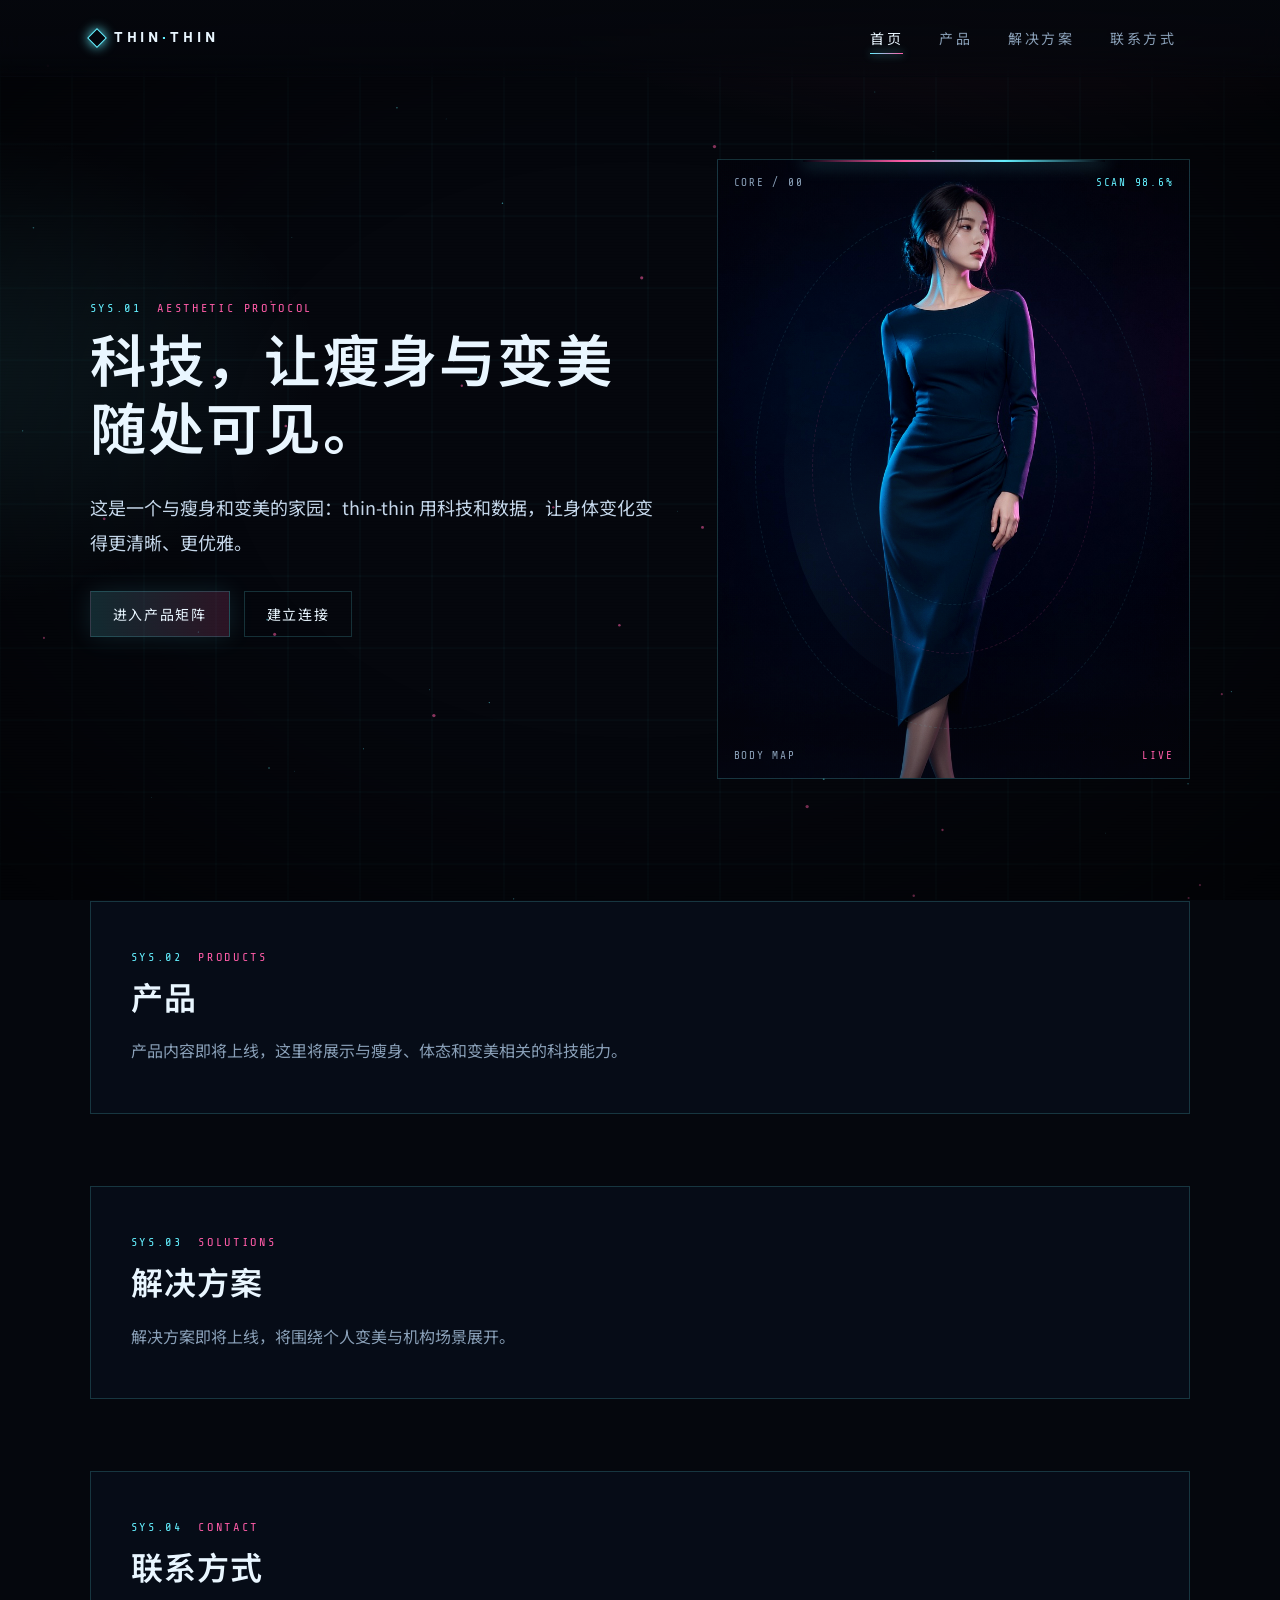
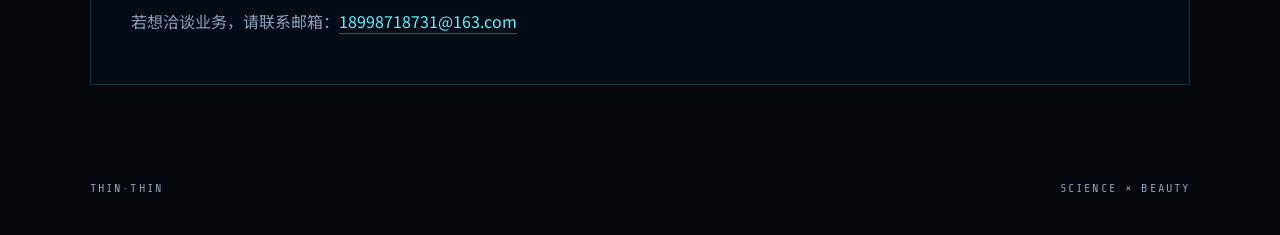
==== index.html @ 3a81d3e3 "初版" ====
<!DOCTYPE html>
<html lang="zh-CN">
<head>
  <meta charset="UTF-8" />
  <meta name="viewport" content="width=device-width, initial-scale=1.0" />
  <title>thin-thin · 科技瘦身与变美</title>
  <meta name="description" content="thin-thin 是一个与瘦身和变美相关的科技美学网页。" />
  <link rel="icon" href="assets/favicon.svg" type="image/svg+xml" />
  <link rel="preconnect" href="https://fonts.googleapis.com" />
  <link rel="preconnect" href="https://fonts.gstatic.com" crossorigin />
  <link href="https://fonts.googleapis.com/css2?family=Noto+Sans+SC:wght@300;400;500;700&family=Oxanium:wght@400;500;600;700&family=Share+Tech+Mono&display=swap" rel="stylesheet" />
  <link rel="stylesheet" href="css/style.css" />
</head>
<body>
  <canvas id="field" aria-hidden="true"></canvas>
  <div class="scanlines" aria-hidden="true"></div>
  <div class="vignette" aria-hidden="true"></div>

  <header class="nav" id="nav">
    <a class="brand" href="#home">
      <span class="brand-mark" aria-hidden="true"></span>
      <span class="brand-text">THIN<span>·</span>THIN</span>
    </a>
    <button class="menu-toggle" id="menuToggle" aria-label="打开菜单" aria-expanded="false">
      <span></span><span></span><span></span>
    </button>
    <nav class="nav-links" id="navLinks">
      <a href="#home" class="is-active" data-section="home">首页</a>
      <a href="#products" data-section="products">产品</a>
      <a href="#solutions" data-section="solutions">解决方案</a>
      <a href="#contact" data-section="contact">联系方式</a>
    </nav>
  </header>

  <main>
    <section class="hero" id="home">
      <div class="hero-copy">
        <p class="kicker">
          <span>SYS.01</span>
          <span>AESTHETIC PROTOCOL</span>
        </p>
        <h1><span class="hero-line">科技，让瘦身与变美</span>随处可见。</h1>
        <p class="lede">
          这是一个与瘦身和变美的家园：thin-thin 用科技和数据，让身体变化变得更清晰、更优雅。
        </p>
        <div class="hero-actions">
          <a class="btn primary" href="#products">进入产品矩阵</a>
          <a class="btn ghost" href="#contact">建立连接</a>
        </div>
      </div>

      <div class="hero-stage" aria-hidden="true">
        <img class="hero-beauty" src="assets/hero-beauty.jpg" alt="" />
        <div class="orbit orbit-a"></div>
        <div class="orbit orbit-b"></div>
        <div class="orbit orbit-c"></div>
        <div class="radar"></div>
        <div class="scan-bar"></div>
        <div class="hud hud-tl">CORE / 00</div>
        <div class="hud hud-tr">SCAN 98.6%</div>
        <div class="hud hud-bl">BODY MAP</div>
        <div class="hud hud-br">LIVE</div>
      </div>
    </section>

    <section class="panel" id="products">
      <header class="panel-head">
        <p class="kicker"><span>SYS.02</span><span>PRODUCTS</span></p>
        <h2>产品</h2>
      </header>
      <p class="panel-note">产品内容即将上线，这里将展示与瘦身、体态和变美相关的科技能力。</p>
    </section>

    <section class="panel" id="solutions">
      <header class="panel-head">
        <p class="kicker"><span>SYS.03</span><span>SOLUTIONS</span></p>
        <h2>解决方案</h2>
      </header>
      <p class="panel-note">解决方案即将上线，将围绕个人变美与机构场景展开。</p>
    </section>

    <section class="panel" id="contact">
      <header class="panel-head">
        <p class="kicker"><span>SYS.04</span><span>CONTACT</span></p>
        <h2>联系方式</h2>
      </header>
      <p class="panel-note">若想洽谈业务，请联系邮箱：<a class="mail-link" href="mailto:18998718731@163.com">18998718731@163.com</a></p>
    </section>
  </main>

  <footer class="foot">
    <span>THIN·THIN</span>
    <span>SCIENCE × BEAUTY</span>
  </footer>

  <script src="js/main.js"></script>
</body>
</html>
---- css/style.css ----
:root {
  --bg: #05070d;
  --bg-2: #0a1220;
  --ink: #e9f6ff;
  --muted: #8aa0b8;
  --cyan: #64f0ff;
  --magenta: #ff5ca8;
  --line: rgba(100, 240, 255, 0.18);
  --glass: rgba(8, 16, 28, 0.72);
  --radius: 18px;
}

* { box-sizing: border-box; margin: 0; padding: 0; }

html { scroll-behavior: smooth; }

section[id] { scroll-margin-top: 92px; }

body {
  min-height: 100vh;
  color: var(--ink);
  background: radial-gradient(1200px 600px at 80% -10%, rgba(255, 92, 168, 0.16), transparent 55%),
              radial-gradient(900px 500px at -10% 20%, rgba(100, 240, 255, 0.12), transparent 50%),
              var(--bg);
  font-family: "Noto Sans SC", sans-serif;
  overflow-x: hidden;
}

#field {
  position: fixed;
  inset: 0;
  z-index: 0;
  pointer-events: none;
}

.scanlines,
.vignette {
  position: fixed;
  inset: 0;
  pointer-events: none;
  z-index: 1;
}

.scanlines {
  background: repeating-linear-gradient(
    to bottom,
    transparent 0 2px,
    rgba(0, 0, 0, 0.12) 2px 3px
  );
  opacity: 0.25;
}

.vignette {
  background: radial-gradient(ellipse at center, transparent 45%, rgba(0, 0, 0, 0.55) 100%);
}

.nav,
main,
.foot {
  position: relative;
  z-index: 2;
}

.nav {
  position: sticky;
  top: 0;
  z-index: 20;
  display: flex;
  align-items: center;
  justify-content: space-between;
  gap: 24px;
  padding: 18px 7vw;
  background: linear-gradient(to bottom, rgba(5, 7, 13, 0.96), rgba(5, 7, 13, 0.78) 70%, rgba(5, 7, 13, 0.35));
  backdrop-filter: blur(14px);
  border-bottom: 1px solid transparent;
}

.nav.is-scrolled {
  border-bottom-color: var(--line);
}

.brand {
  display: flex;
  align-items: center;
  gap: 10px;
  text-decoration: none;
  color: var(--ink);
}

.brand-mark {
  width: 14px;
  height: 14px;
  border: 1px solid var(--cyan);
  box-shadow: 0 0 12px var(--cyan);
  transform: rotate(45deg);
}

.brand-text {
  font-family: Oxanium, sans-serif;
  font-weight: 700;
  letter-spacing: 0.28em;
  font-size: 14px;
}

.brand-text span { color: var(--cyan); }

.nav-links {
  display: flex;
  gap: 8px;
}

.nav-links a {
  position: relative;
  color: var(--muted);
  text-decoration: none;
  font-size: 14px;
  letter-spacing: 0.18em;
  padding: 10px 14px;
  transition: color 0.2s ease;
}

.nav-links a:hover,
.nav-links a.is-active {
  color: var(--ink);
}

.nav-links a.is-active::after {
  content: "";
  position: absolute;
  left: 14px;
  right: 14px;
  bottom: 4px;
  height: 1px;
  background: linear-gradient(90deg, var(--cyan), var(--magenta));
  box-shadow: 0 0 8px var(--cyan);
}

.menu-toggle {
  display: none;
  width: 42px;
  height: 42px;
  border: 1px solid var(--line);
  background: transparent;
  cursor: pointer;
}

.menu-toggle span {
  display: block;
  width: 18px;
  height: 1px;
  margin: 5px auto;
  background: var(--ink);
}

.hero {
  min-height: calc(100vh - 76px);
  display: grid;
  grid-template-columns: 1.1fr 0.9fr;
  gap: 48px;
  align-items: center;
  padding: 48px 7vw 88px;
}

.kicker {
  display: flex;
  gap: 16px;
  font-family: "Share Tech Mono", monospace;
  font-size: 12px;
  letter-spacing: 0.22em;
  color: var(--cyan);
  margin-bottom: 18px;
}

.kicker span + span { color: var(--magenta); }

.hero h1,
.panel h2 {
  font-family: Oxanium, "Noto Sans SC", sans-serif;
  font-weight: 600;
  letter-spacing: 0.04em;
  line-height: 1.2;
}

.hero-line { white-space: nowrap; display: block; }
.hero h1 {
  font-size: clamp(32px, 4.4vw, 58px);
  margin-bottom: 22px;
  text-wrap: balance;
}

.lede {
  max-width: 36em;
  font-size: 18px;
  line-height: 1.9;
  color: #c5d7ea;
}

.hero-actions {
  display: flex;
  gap: 14px;
  margin-top: 32px;
  flex-wrap: wrap;
}

.btn {
  display: inline-flex;
  align-items: center;
  justify-content: center;
  min-height: 46px;
  padding: 0 22px;
  border: 1px solid var(--line);
  text-decoration: none;
  color: var(--ink);
  font-size: 14px;
  letter-spacing: 0.12em;
  background: transparent;
  cursor: pointer;
  transition: transform 0.2s ease, box-shadow 0.2s ease, background 0.2s ease;
}

.btn.primary {
  background: linear-gradient(90deg, rgba(100, 240, 255, 0.16), rgba(255, 92, 168, 0.16));
  box-shadow: 0 0 24px rgba(100, 240, 255, 0.12);
}

.btn:hover { transform: translateY(-1px); }

.hero-stage {
  position: relative;
  height: min(72vh, 620px);
  border: 1px solid var(--line);
  background: linear-gradient(180deg, rgba(10, 18, 32, 0.6), rgba(5, 7, 13, 0.2));
  overflow: hidden;
}

.hero-beauty {
  position: absolute;
  inset: 0;
  width: 100%;
  height: 100%;
  object-fit: cover;
  object-position: center 12%;
  filter: saturate(1.08) contrast(1.05);
}

.hero-stage::after {
  content: "";
  position: absolute;
  inset: 0;
  z-index: 1;
  background:
    linear-gradient(180deg, rgba(5, 7, 13, 0.18), transparent 22%, transparent 68%, rgba(5, 7, 13, 0.42)),
    radial-gradient(ellipse at center, transparent 42%, rgba(5, 7, 13, 0.28) 100%);
  pointer-events: none;
}

.orbit {
  position: absolute;
  inset: 8%;
  border: 1px dashed rgba(100, 240, 255, 0.18);
  border-radius: 50%;
  pointer-events: none;
  opacity: 0.55;
}

.orbit-b { inset: 20%; border-color: rgba(255, 92, 168, 0.25); animation: spin 18s linear infinite; }
.orbit-c { inset: 28%; animation: spin 26s linear infinite reverse; }
.orbit-a { animation: spin 32s linear infinite; }

.radar {
  position: absolute;
  inset: 14%;
  border-radius: 50%;
  background: conic-gradient(from 180deg, transparent, rgba(100, 240, 255, 0.12), transparent 32%);
  animation: spin 7s linear infinite;
  pointer-events: none;
  opacity: 0.4;
}

.hud,
.scan-bar,
.orbit,
.radar {
  z-index: 2;
}

.scan-bar {
  position: absolute;
  left: 18%;
  right: 18%;
  height: 2px;
  background: linear-gradient(90deg, transparent, var(--magenta), var(--cyan), transparent);
  box-shadow: 0 0 18px var(--cyan);
  animation: scan 3.6s ease-in-out infinite;
}

.hud {
  position: absolute;
  font-family: "Share Tech Mono", monospace;
  font-size: 11px;
  letter-spacing: 0.16em;
  color: var(--muted);
}

.hud-tl { top: 16px; left: 16px; }
.hud-tr { top: 16px; right: 16px; color: var(--cyan); }
.hud-bl { bottom: 16px; left: 16px; }
.hud-br { bottom: 16px; right: 16px; color: var(--magenta); }

.panel {
  margin: 0 7vw 72px;
  padding: 48px 40px;
  border: 1px solid var(--line);
  background: var(--glass);
}

.panel h2 { font-size: 32px; margin-bottom: 16px; }

.panel-note {
  color: var(--muted);
  font-size: 16px;
  line-height: 1.8;
}

.mail-link {
  color: var(--cyan);
  text-decoration: none;
  border-bottom: 1px solid rgba(100, 240, 255, 0.35);
  word-break: break-all;
}

.mail-link:hover {
  color: var(--ink);
  box-shadow: 0 0 12px rgba(100, 240, 255, 0.25);
}

.foot {
  display: flex;
  justify-content: space-between;
  padding: 24px 7vw 40px;
  color: var(--muted);
  font-family: "Share Tech Mono", monospace;
  font-size: 12px;
  letter-spacing: 0.18em;
}

@keyframes spin { to { transform: rotate(360deg); } }

@keyframes scan {
  0%, 100% { top: 18%; opacity: 0.3; }
  50% { top: 78%; opacity: 1; }
}

@media (max-width: 900px) {
  .menu-toggle { display: block; }
  .nav-links {
    display: none;
    position: absolute;
    top: 100%;
    right: 7vw;
    left: 7vw;
    flex-direction: column;
    padding: 12px;
    background: var(--glass);
    border: 1px solid var(--line);
  }
  .nav-links.is-open { display: flex; }
  .hero { grid-template-columns: 1fr; min-height: auto; padding-top: 28px; }
  .hero-stage { height: 380px; }
  .panel { padding: 32px 22px; }
}
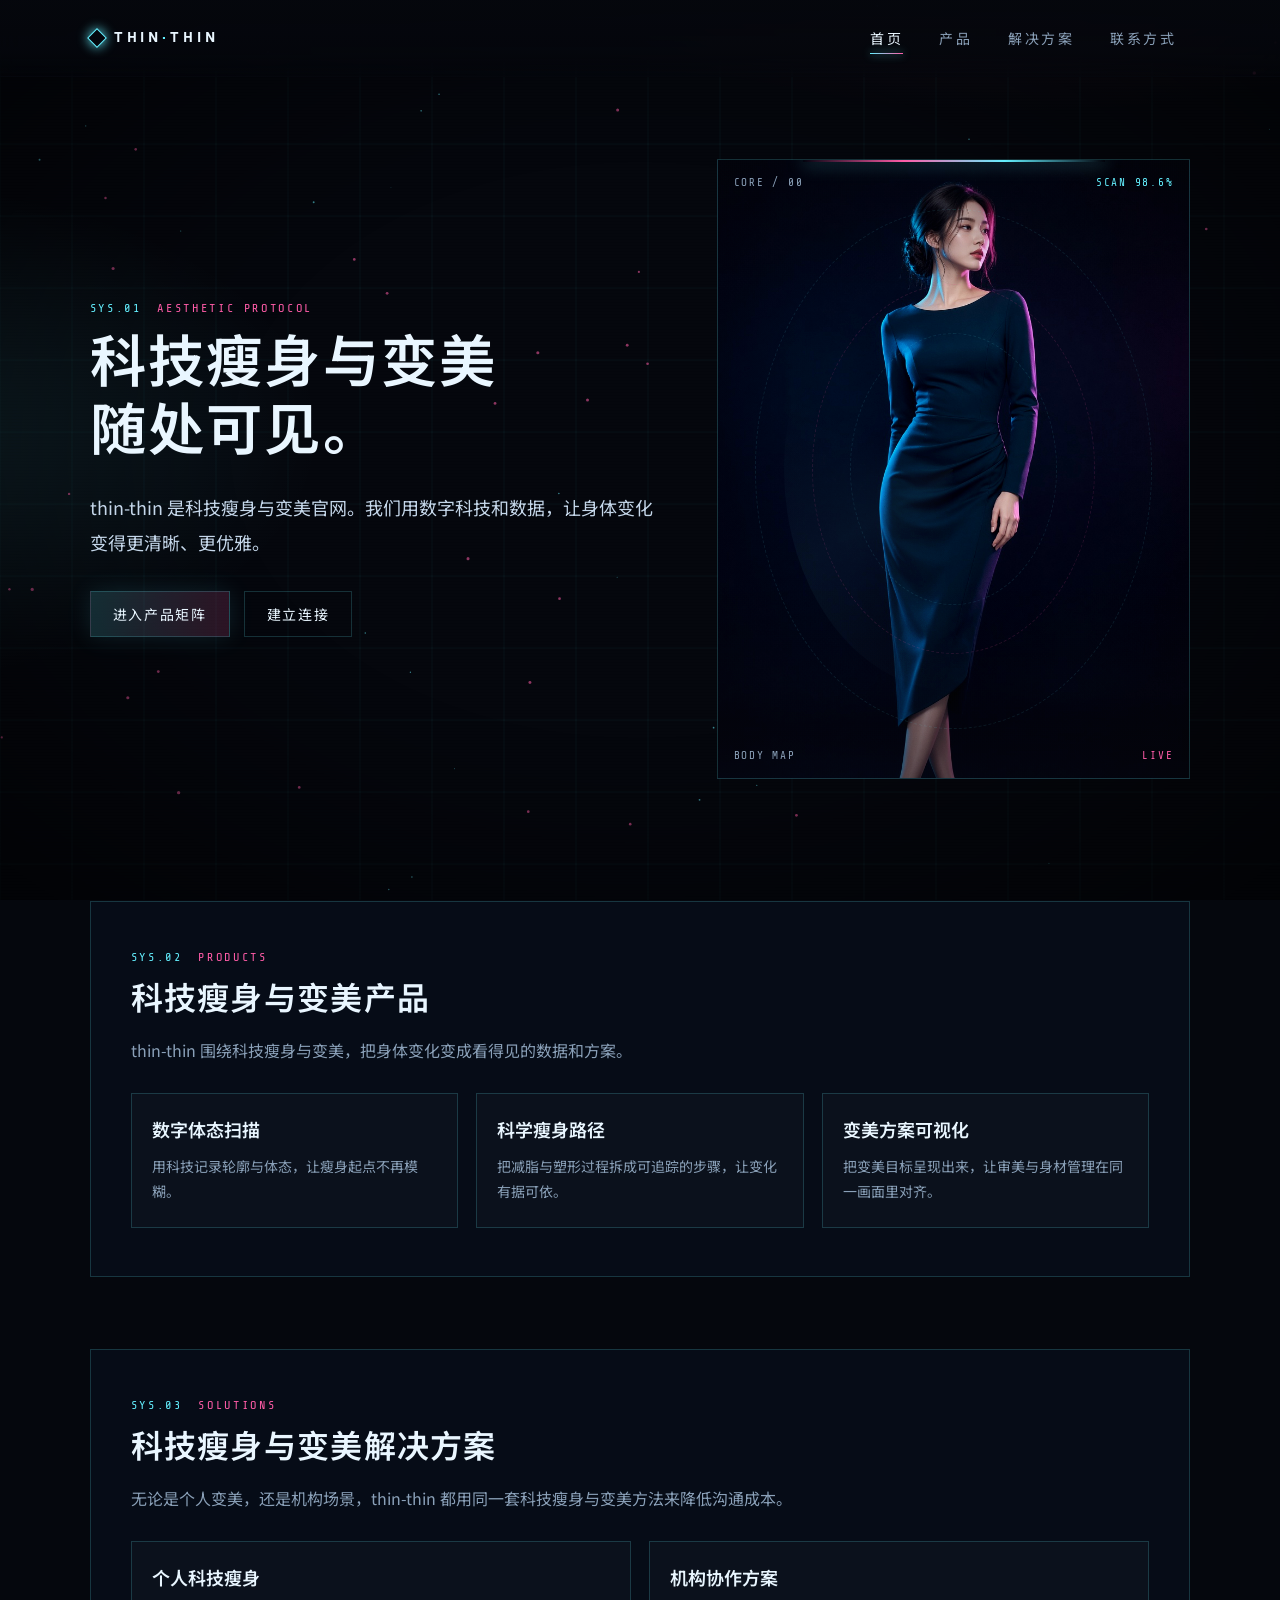
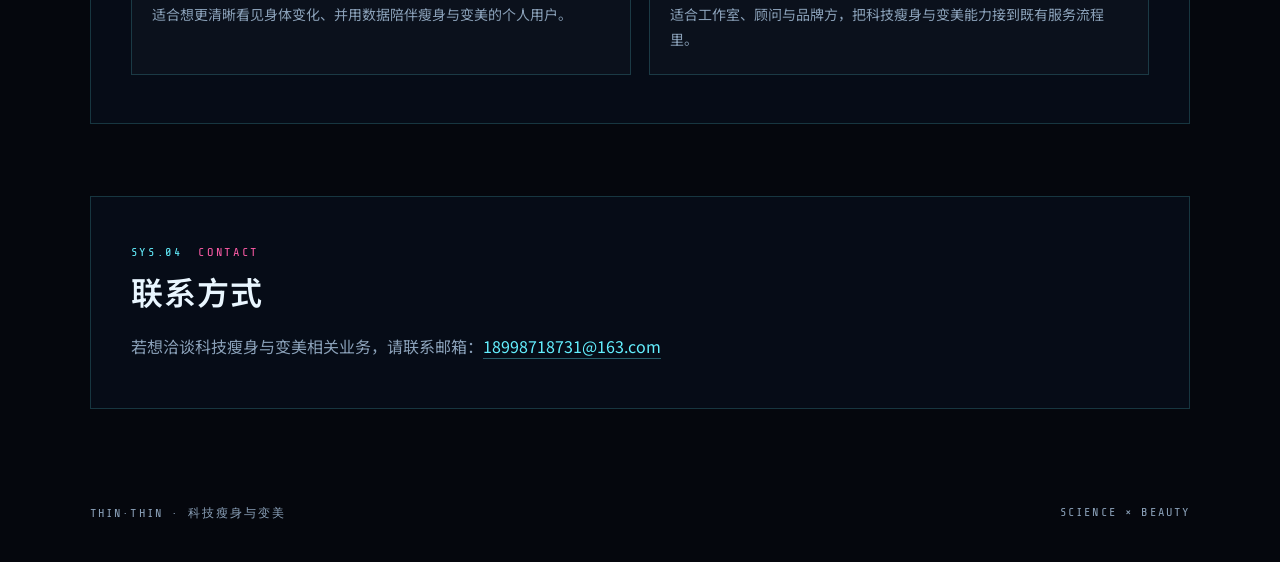
==== commit f1370f6f: "添加SEO优化。" ====
--- a/index.html
+++ b/index.html
@@ -3,13 +3,75 @@
 <head>
   <meta charset="UTF-8" />
   <meta name="viewport" content="width=device-width, initial-scale=1.0" />
-  <title>thin-thin · 科技瘦身与变美</title>
-  <meta name="description" content="thin-thin 是一个与瘦身和变美相关的科技美学网页。" />
-  <link rel="icon" href="assets/favicon.svg" type="image/svg+xml" />
+  <title>科技瘦身与变美 | thin-thin 官网</title>
+  <meta name="description" content="thin-thin 是科技瘦身与变美官网。用数字科技与数据，让身体变化更清晰、更优雅。业务洽谈请联系 18998718731@163.com。" />
+  <meta name="keywords" content="科技瘦身与变美,科技瘦身,变美,瘦身,thin-thin,数字变美,体态扫描" />
+  <meta name="author" content="thin-thin" />
+  <meta name="robots" content="index,follow" />
+  <meta name="applicable-device" content="pc,mobile" />
+  <meta name="format-detection" content="telephone=no" />
+  <link rel="canonical" href="https://thin-thin.com/" />
+  <link rel="alternate" hreflang="zh-CN" href="https://thin-thin.com/" />
+  <link rel="sitemap" type="application/xml" href="https://thin-thin.com/sitemap.xml" />
+
+  <meta property="og:type" content="website" />
+  <meta property="og:locale" content="zh_CN" />
+  <meta property="og:site_name" content="thin-thin" />
+  <meta property="og:url" content="https://thin-thin.com/" />
+  <meta property="og:title" content="科技瘦身与变美 | thin-thin 官网" />
+  <meta property="og:description" content="thin-thin 专注科技瘦身与变美，用数字科技让身体变化更清晰、更优雅。" />
+  <meta property="og:image" content="https://thin-thin.com/assets/hero-beauty.jpg" />
+  <meta property="og:image:alt" content="thin-thin 科技瘦身与变美" />
+
+  <meta name="twitter:card" content="summary_large_image" />
+  <meta name="twitter:title" content="科技瘦身与变美 | thin-thin 官网" />
+  <meta name="twitter:description" content="thin-thin 专注科技瘦身与变美，用数字科技让身体变化更清晰、更优雅。" />
+  <meta name="twitter:image" content="https://thin-thin.com/assets/hero-beauty.jpg" />
+
+  <link rel="icon" href="https://thin-thin.com/assets/favicon.svg" type="image/svg+xml" />
   <link rel="preconnect" href="https://fonts.googleapis.com" />
   <link rel="preconnect" href="https://fonts.gstatic.com" crossorigin />
   <link href="https://fonts.googleapis.com/css2?family=Noto+Sans+SC:wght@300;400;500;700&family=Oxanium:wght@400;500;600;700&family=Share+Tech+Mono&display=swap" rel="stylesheet" />
   <link rel="stylesheet" href="css/style.css" />
+
+  <script type="application/ld+json">
+  {
+    "@context": "https://schema.org",
+    "@graph": [
+      {
+        "@type": "WebSite",
+        "@id": "https://thin-thin.com/#website",
+        "name": "thin-thin",
+        "alternateName": "科技瘦身与变美",
+        "url": "https://thin-thin.com/",
+        "inLanguage": "zh-CN",
+        "description": "thin-thin 是科技瘦身与变美官网，用数字科技让身体变化更清晰、更优雅。"
+      },
+      {
+        "@type": "Organization",
+        "@id": "https://thin-thin.com/#organization",
+        "name": "thin-thin",
+        "url": "https://thin-thin.com/",
+        "email": "18998718731@163.com",
+        "logo": "https://thin-thin.com/assets/favicon.svg"
+      },
+      {
+        "@type": "WebPage",
+        "@id": "https://thin-thin.com/#webpage",
+        "url": "https://thin-thin.com/",
+        "name": "科技瘦身与变美",
+        "isPartOf": { "@id": "https://thin-thin.com/#website" },
+        "about": ["科技瘦身与变美", "科技瘦身", "变美"],
+        "inLanguage": "zh-CN",
+        "description": "thin-thin 科技瘦身与变美官网。",
+        "primaryImageOfPage": {
+          "@type": "ImageObject",
+          "url": "https://thin-thin.com/assets/hero-beauty.jpg"
+        }
+      }
+    ]
+  }
+  </script>
 </head>
 <body>
   <canvas id="field" aria-hidden="true"></canvas>
@@ -24,7 +86,7 @@
     <button class="menu-toggle" id="menuToggle" aria-label="打开菜单" aria-expanded="false">
       <span></span><span></span><span></span>
     </button>
-    <nav class="nav-links" id="navLinks">
+    <nav class="nav-links" id="navLinks" aria-label="主导航">
       <a href="#home" class="is-active" data-section="home">首页</a>
       <a href="#products" data-section="products">产品</a>
       <a href="#solutions" data-section="solutions">解决方案</a>
@@ -39,9 +101,9 @@
           <span>SYS.01</span>
           <span>AESTHETIC PROTOCOL</span>
         </p>
-        <h1><span class="hero-line">科技，让瘦身与变美</span>随处可见。</h1>
+        <h1><span class="hero-line">科技瘦身与变美</span>随处可见。</h1>
         <p class="lede">
-          这是一个与瘦身和变美的家园：thin-thin 用科技和数据，让身体变化变得更清晰、更优雅。
+          thin-thin 是科技瘦身与变美官网。我们用数字科技和数据，让身体变化变得更清晰、更优雅。
         </p>
         <div class="hero-actions">
           <a class="btn primary" href="#products">进入产品矩阵</a>
@@ -49,34 +111,58 @@
         </div>
       </div>
 
-      <div class="hero-stage" aria-hidden="true">
-        <img class="hero-beauty" src="assets/hero-beauty.jpg" alt="" />
-        <div class="orbit orbit-a"></div>
-        <div class="orbit orbit-b"></div>
-        <div class="orbit orbit-c"></div>
-        <div class="radar"></div>
-        <div class="scan-bar"></div>
-        <div class="hud hud-tl">CORE / 00</div>
-        <div class="hud hud-tr">SCAN 98.6%</div>
-        <div class="hud hud-bl">BODY MAP</div>
-        <div class="hud hud-br">LIVE</div>
+      <div class="hero-stage">
+        <img class="hero-beauty" src="assets/hero-beauty.jpg" width="768" height="1024" alt="thin-thin 科技瘦身与变美：气质出众的纤瘦女性形象" />
+        <div class="orbit orbit-a" aria-hidden="true"></div>
+        <div class="orbit orbit-b" aria-hidden="true"></div>
+        <div class="orbit orbit-c" aria-hidden="true"></div>
+        <div class="radar" aria-hidden="true"></div>
+        <div class="scan-bar" aria-hidden="true"></div>
+        <div class="hud hud-tl" aria-hidden="true">CORE / 00</div>
+        <div class="hud hud-tr" aria-hidden="true">SCAN 98.6%</div>
+        <div class="hud hud-bl" aria-hidden="true">BODY MAP</div>
+        <div class="hud hud-br" aria-hidden="true">LIVE</div>
       </div>
     </section>
 
     <section class="panel" id="products">
       <header class="panel-head">
         <p class="kicker"><span>SYS.02</span><span>PRODUCTS</span></p>
-        <h2>产品</h2>
+        <h2>科技瘦身与变美产品</h2>
       </header>
-      <p class="panel-note">产品内容即将上线，这里将展示与瘦身、体态和变美相关的科技能力。</p>
+      <p class="panel-note">thin-thin 围绕科技瘦身与变美，把身体变化变成看得见的数据和方案。</p>
+      <div class="feature-grid">
+        <article class="feature-card">
+          <h3>数字体态扫描</h3>
+          <p>用科技记录轮廓与体态，让瘦身起点不再模糊。</p>
+        </article>
+        <article class="feature-card">
+          <h3>科学瘦身路径</h3>
+          <p>把减脂与塑形过程拆成可追踪的步骤，让变化有据可依。</p>
+        </article>
+        <article class="feature-card">
+          <h3>变美方案可视化</h3>
+          <p>把变美目标呈现出来，让审美与身材管理在同一画面里对齐。</p>
+        </article>
+      </div>
     </section>
 
     <section class="panel" id="solutions">
       <header class="panel-head">
         <p class="kicker"><span>SYS.03</span><span>SOLUTIONS</span></p>
-        <h2>解决方案</h2>
+        <h2>科技瘦身与变美解决方案</h2>
       </header>
-      <p class="panel-note">解决方案即将上线，将围绕个人变美与机构场景展开。</p>
+      <p class="panel-note">无论是个人变美，还是机构场景，thin-thin 都用同一套科技瘦身与变美方法来降低沟通成本。</p>
+      <div class="feature-grid two">
+        <article class="feature-card">
+          <h3>个人科技瘦身</h3>
+          <p>适合想更清晰看见身体变化、并用数据陪伴瘦身与变美的个人用户。</p>
+        </article>
+        <article class="feature-card">
+          <h3>机构协作方案</h3>
+          <p>适合工作室、顾问与品牌方，把科技瘦身与变美能力接到既有服务流程里。</p>
+        </article>
+      </div>
     </section>
 
     <section class="panel" id="contact">
@@ -84,12 +170,12 @@
         <p class="kicker"><span>SYS.04</span><span>CONTACT</span></p>
         <h2>联系方式</h2>
       </header>
-      <p class="panel-note">若想洽谈业务，请联系邮箱：<a class="mail-link" href="mailto:18998718731@163.com">18998718731@163.com</a></p>
+      <p class="panel-note">若想洽谈科技瘦身与变美相关业务，请联系邮箱：<a class="mail-link" href="mailto:18998718731@163.com">18998718731@163.com</a></p>
     </section>
   </main>
 
   <footer class="foot">
-    <span>THIN·THIN</span>
+    <span>THIN·THIN · 科技瘦身与变美</span>
     <span>SCIENCE × BEAUTY</span>
   </footer>
 
--- a/css/style.css
+++ b/css/style.css
@@ -315,6 +315,42 @@
 }
 
 .panel h2 { font-size: 32px; margin-bottom: 16px; }
+
+.panel h3 {
+  font-family: Oxanium, "Noto Sans SC", sans-serif;
+  font-size: 18px;
+  font-weight: 600;
+  margin-bottom: 10px;
+}
+
+.panel-note {
+  color: var(--muted);
+  font-size: 16px;
+  line-height: 1.8;
+}
+
+.feature-grid {
+  display: grid;
+  grid-template-columns: repeat(3, minmax(0, 1fr));
+  gap: 18px;
+  margin-top: 28px;
+}
+
+.feature-grid.two {
+  grid-template-columns: repeat(2, minmax(0, 1fr));
+}
+
+.feature-card {
+  border: 1px solid var(--line);
+  padding: 22px 20px;
+  background: rgba(255, 255, 255, 0.02);
+}
+
+.feature-card p {
+  color: var(--muted);
+  font-size: 14px;
+  line-height: 1.8;
+}
 
 .panel-note {
   color: var(--muted);
@@ -368,4 +404,6 @@
   .hero { grid-template-columns: 1fr; min-height: auto; padding-top: 28px; }
   .hero-stage { height: 380px; }
   .panel { padding: 32px 22px; }
-}
+  .feature-grid,
+  .feature-grid.two { grid-template-columns: 1fr; }
+}
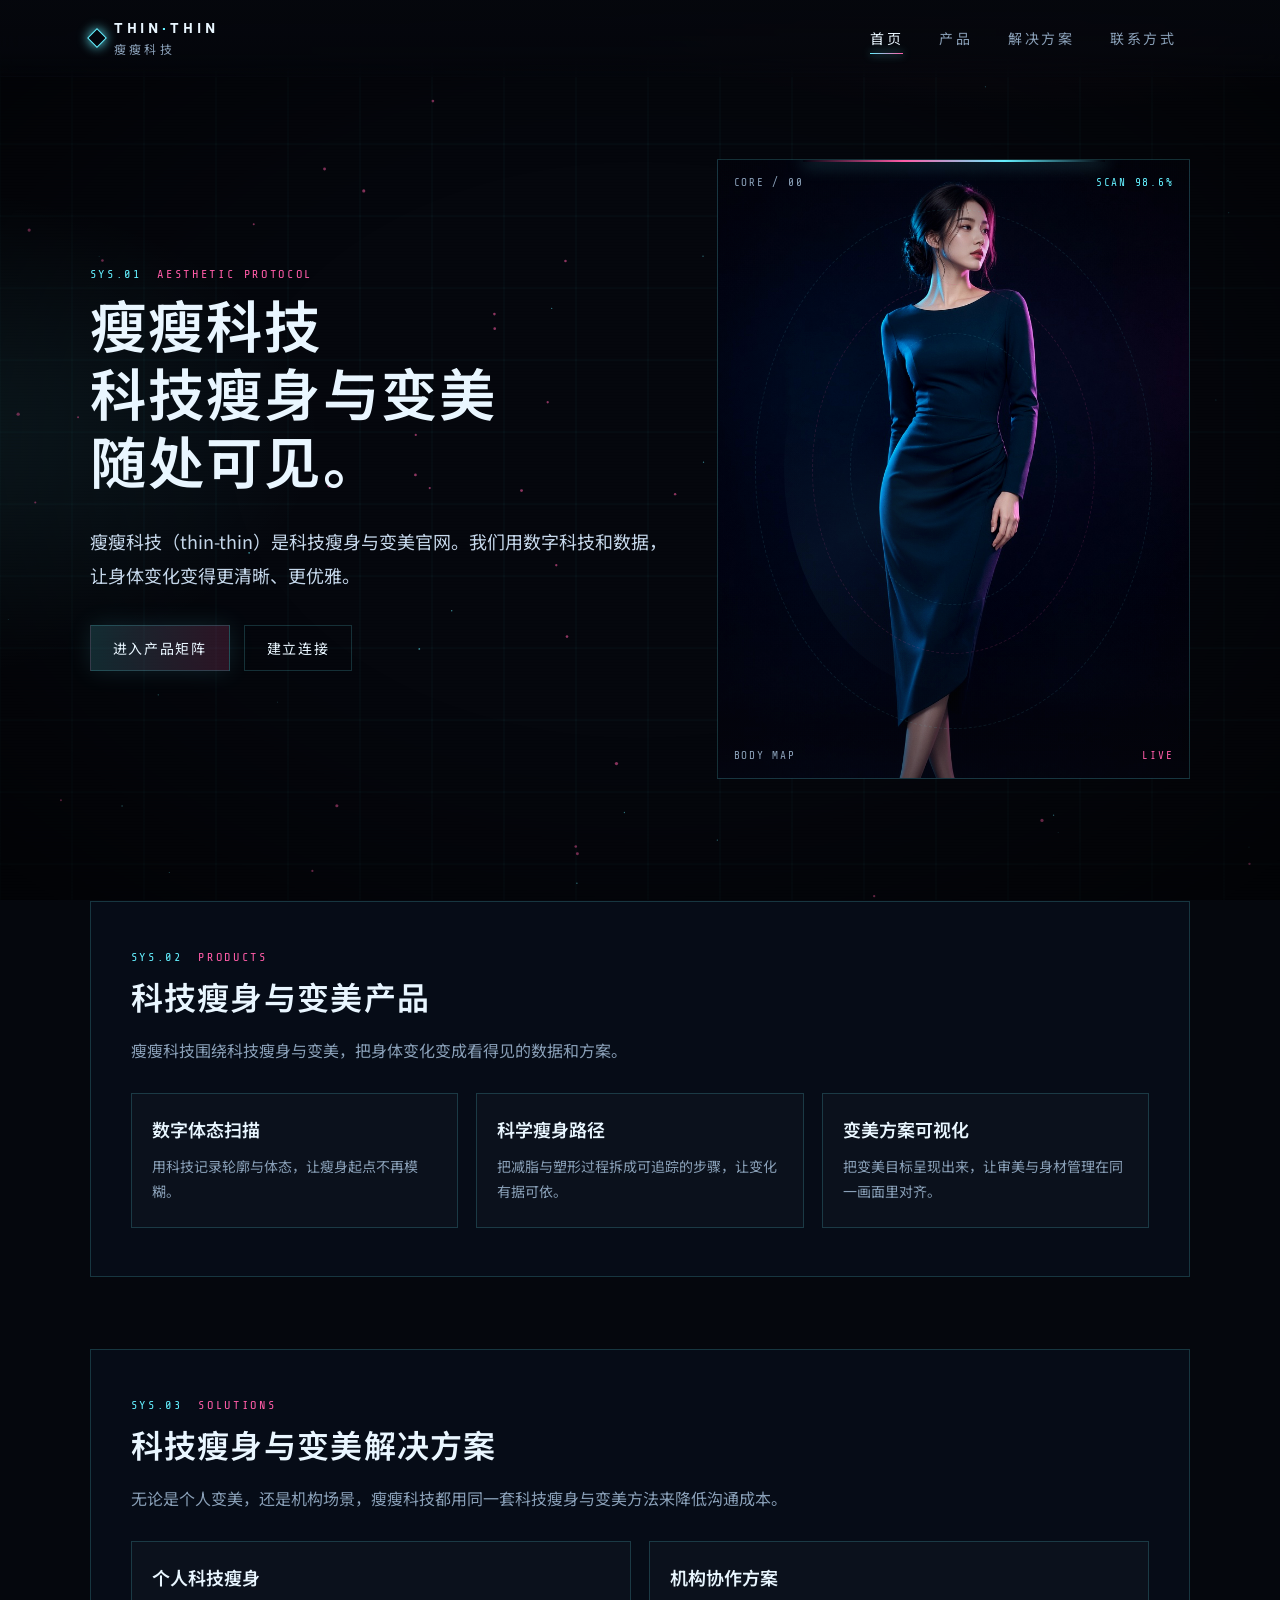
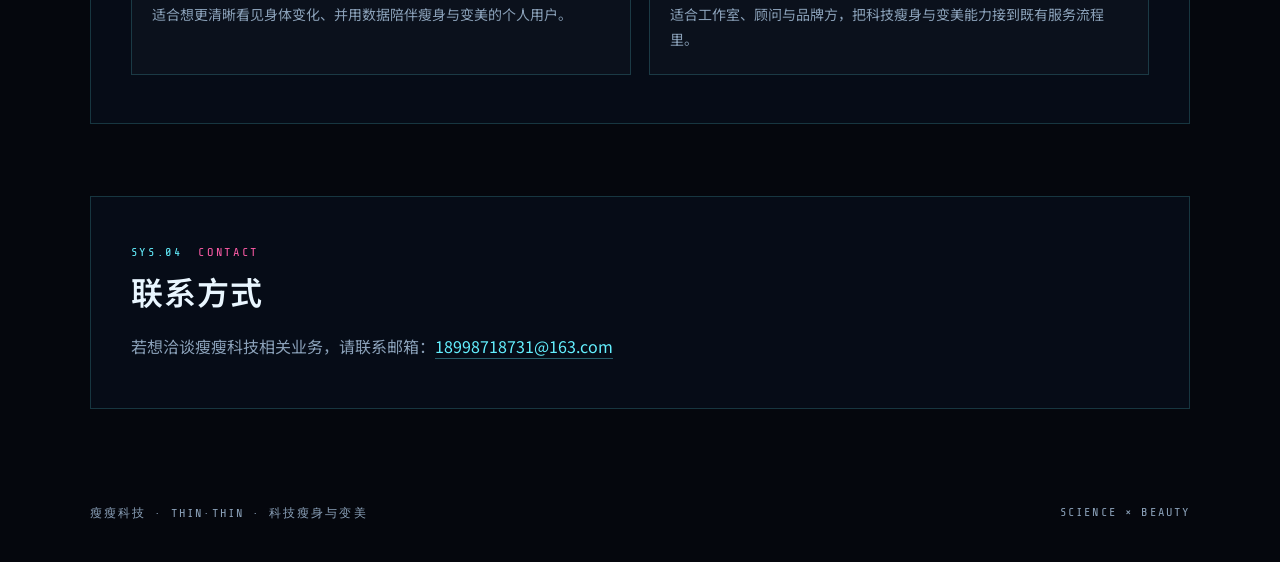
==== commit 8d6bd339: "添加瘦瘦科技说明" ====
--- a/index.html
+++ b/index.html
@@ -3,10 +3,10 @@
 <head>
   <meta charset="UTF-8" />
   <meta name="viewport" content="width=device-width, initial-scale=1.0" />
-  <title>科技瘦身与变美 | thin-thin 官网</title>
-  <meta name="description" content="thin-thin 是科技瘦身与变美官网。用数字科技与数据，让身体变化更清晰、更优雅。业务洽谈请联系 18998718731@163.com。" />
-  <meta name="keywords" content="科技瘦身与变美,科技瘦身,变美,瘦身,thin-thin,数字变美,体态扫描" />
-  <meta name="author" content="thin-thin" />
+  <title>瘦瘦科技 | thin-thin 科技瘦身与变美官网</title>
+  <meta name="description" content="瘦瘦科技（thin-thin）是科技瘦身与变美官网。用数字科技与数据，让身体变化更清晰、更优雅。业务洽谈请联系 18998718731@163.com。" />
+  <meta name="keywords" content="瘦瘦科技,thin-thin,科技瘦身与变美,科技瘦身,变美,瘦身,数字变美,体态扫描" />
+  <meta name="author" content="瘦瘦科技 thin-thin" />
   <meta name="robots" content="index,follow" />
   <meta name="applicable-device" content="pc,mobile" />
   <meta name="format-detection" content="telephone=no" />
@@ -16,16 +16,16 @@
 
   <meta property="og:type" content="website" />
   <meta property="og:locale" content="zh_CN" />
-  <meta property="og:site_name" content="thin-thin" />
+  <meta property="og:site_name" content="瘦瘦科技" />
   <meta property="og:url" content="https://thin-thin.com/" />
-  <meta property="og:title" content="科技瘦身与变美 | thin-thin 官网" />
-  <meta property="og:description" content="thin-thin 专注科技瘦身与变美，用数字科技让身体变化更清晰、更优雅。" />
+  <meta property="og:title" content="瘦瘦科技 | thin-thin 科技瘦身与变美官网" />
+  <meta property="og:description" content="瘦瘦科技（thin-thin）专注科技瘦身与变美，用数字科技让身体变化更清晰、更优雅。" />
   <meta property="og:image" content="https://thin-thin.com/assets/hero-beauty.jpg" />
-  <meta property="og:image:alt" content="thin-thin 科技瘦身与变美" />
+  <meta property="og:image:alt" content="瘦瘦科技 thin-thin 科技瘦身与变美" />
 
   <meta name="twitter:card" content="summary_large_image" />
-  <meta name="twitter:title" content="科技瘦身与变美 | thin-thin 官网" />
-  <meta name="twitter:description" content="thin-thin 专注科技瘦身与变美，用数字科技让身体变化更清晰、更优雅。" />
+  <meta name="twitter:title" content="瘦瘦科技 | thin-thin 科技瘦身与变美官网" />
+  <meta name="twitter:description" content="瘦瘦科技（thin-thin）专注科技瘦身与变美，用数字科技让身体变化更清晰、更优雅。" />
   <meta name="twitter:image" content="https://thin-thin.com/assets/hero-beauty.jpg" />
 
   <link rel="icon" href="https://thin-thin.com/assets/favicon.svg" type="image/svg+xml" />
@@ -41,16 +41,17 @@
       {
         "@type": "WebSite",
         "@id": "https://thin-thin.com/#website",
-        "name": "thin-thin",
-        "alternateName": "科技瘦身与变美",
+        "name": "瘦瘦科技",
+        "alternateName": ["thin-thin", "THIN·THIN"],
         "url": "https://thin-thin.com/",
         "inLanguage": "zh-CN",
-        "description": "thin-thin 是科技瘦身与变美官网，用数字科技让身体变化更清晰、更优雅。"
+        "description": "瘦瘦科技（thin-thin）是科技瘦身与变美官网，用数字科技让身体变化更清晰、更优雅。"
       },
       {
         "@type": "Organization",
         "@id": "https://thin-thin.com/#organization",
-        "name": "thin-thin",
+        "name": "瘦瘦科技",
+        "alternateName": "thin-thin",
         "url": "https://thin-thin.com/",
         "email": "18998718731@163.com",
         "logo": "https://thin-thin.com/assets/favicon.svg"
@@ -59,11 +60,11 @@
         "@type": "WebPage",
         "@id": "https://thin-thin.com/#webpage",
         "url": "https://thin-thin.com/",
-        "name": "科技瘦身与变美",
+        "name": "瘦瘦科技 | 科技瘦身与变美",
         "isPartOf": { "@id": "https://thin-thin.com/#website" },
-        "about": ["科技瘦身与变美", "科技瘦身", "变美"],
+        "about": ["瘦瘦科技", "科技瘦身与变美", "科技瘦身", "变美"],
         "inLanguage": "zh-CN",
-        "description": "thin-thin 科技瘦身与变美官网。",
+        "description": "瘦瘦科技（thin-thin）科技瘦身与变美官网。",
         "primaryImageOfPage": {
           "@type": "ImageObject",
           "url": "https://thin-thin.com/assets/hero-beauty.jpg"
@@ -81,7 +82,7 @@
   <header class="nav" id="nav">
     <a class="brand" href="#home">
       <span class="brand-mark" aria-hidden="true"></span>
-      <span class="brand-text">THIN<span>·</span>THIN</span>
+      <span class="brand-copy"><span class="brand-text">THIN<span>·</span>THIN</span><span class="brand-cn">瘦瘦科技</span></span>
     </a>
     <button class="menu-toggle" id="menuToggle" aria-label="打开菜单" aria-expanded="false">
       <span></span><span></span><span></span>
@@ -101,9 +102,9 @@
           <span>SYS.01</span>
           <span>AESTHETIC PROTOCOL</span>
         </p>
-        <h1><span class="hero-line">科技瘦身与变美</span>随处可见。</h1>
+        <h1><span class="hero-line">瘦瘦科技</span><span class="hero-line">科技瘦身与变美</span>随处可见。</h1>
         <p class="lede">
-          thin-thin 是科技瘦身与变美官网。我们用数字科技和数据，让身体变化变得更清晰、更优雅。
+          瘦瘦科技（thin-thin）是科技瘦身与变美官网。我们用数字科技和数据，让身体变化变得更清晰、更优雅。
         </p>
         <div class="hero-actions">
           <a class="btn primary" href="#products">进入产品矩阵</a>
@@ -112,7 +113,7 @@
       </div>
 
       <div class="hero-stage">
-        <img class="hero-beauty" src="assets/hero-beauty.jpg" width="768" height="1024" alt="thin-thin 科技瘦身与变美：气质出众的纤瘦女性形象" />
+        <img class="hero-beauty" src="assets/hero-beauty.jpg" width="768" height="1024" alt="瘦瘦科技 thin-thin 科技瘦身与变美：气质出众的纤瘦女性形象" />
         <div class="orbit orbit-a" aria-hidden="true"></div>
         <div class="orbit orbit-b" aria-hidden="true"></div>
         <div class="orbit orbit-c" aria-hidden="true"></div>
@@ -130,7 +131,7 @@
         <p class="kicker"><span>SYS.02</span><span>PRODUCTS</span></p>
         <h2>科技瘦身与变美产品</h2>
       </header>
-      <p class="panel-note">thin-thin 围绕科技瘦身与变美，把身体变化变成看得见的数据和方案。</p>
+      <p class="panel-note">瘦瘦科技围绕科技瘦身与变美，把身体变化变成看得见的数据和方案。</p>
       <div class="feature-grid">
         <article class="feature-card">
           <h3>数字体态扫描</h3>
@@ -152,7 +153,7 @@
         <p class="kicker"><span>SYS.03</span><span>SOLUTIONS</span></p>
         <h2>科技瘦身与变美解决方案</h2>
       </header>
-      <p class="panel-note">无论是个人变美，还是机构场景，thin-thin 都用同一套科技瘦身与变美方法来降低沟通成本。</p>
+      <p class="panel-note">无论是个人变美，还是机构场景，瘦瘦科技都用同一套科技瘦身与变美方法来降低沟通成本。</p>
       <div class="feature-grid two">
         <article class="feature-card">
           <h3>个人科技瘦身</h3>
@@ -170,12 +171,12 @@
         <p class="kicker"><span>SYS.04</span><span>CONTACT</span></p>
         <h2>联系方式</h2>
       </header>
-      <p class="panel-note">若想洽谈科技瘦身与变美相关业务，请联系邮箱：<a class="mail-link" href="mailto:18998718731@163.com">18998718731@163.com</a></p>
+      <p class="panel-note">若想洽谈瘦瘦科技相关业务，请联系邮箱：<a class="mail-link" href="mailto:18998718731@163.com">18998718731@163.com</a></p>
     </section>
   </main>
 
   <footer class="foot">
-    <span>THIN·THIN · 科技瘦身与变美</span>
+    <span>瘦瘦科技 · THIN·THIN · 科技瘦身与变美</span>
     <span>SCIENCE × BEAUTY</span>
   </footer>
 
--- a/css/style.css
+++ b/css/style.css
@@ -95,6 +95,12 @@
   transform: rotate(45deg);
 }
 
+.brand-copy {
+  display: flex;
+  flex-direction: column;
+  gap: 2px;
+}
+
 .brand-text {
   font-family: Oxanium, sans-serif;
   font-weight: 700;
@@ -103,6 +109,12 @@
 }
 
 .brand-text span { color: var(--cyan); }
+
+.brand-cn {
+  font-size: 12px;
+  letter-spacing: 0.28em;
+  color: var(--muted);
+}
 
 .nav-links {
   display: flex;
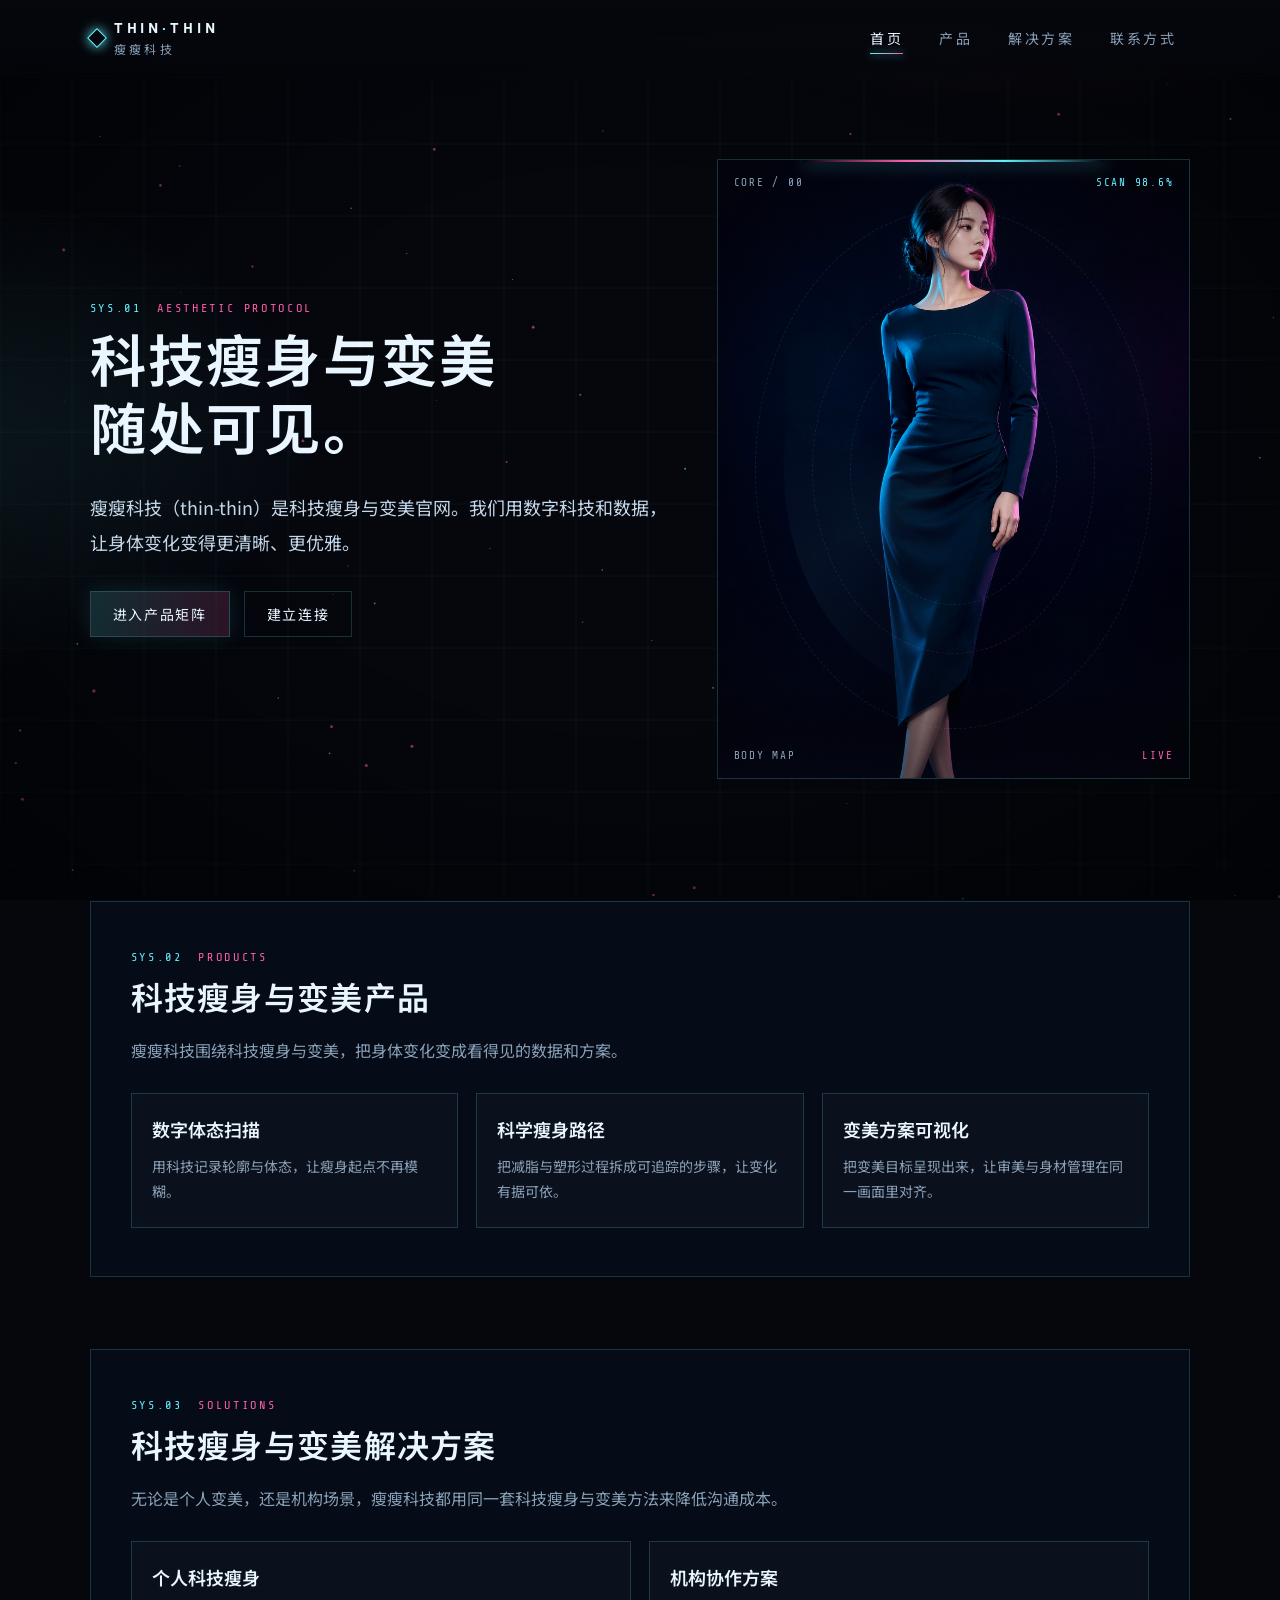
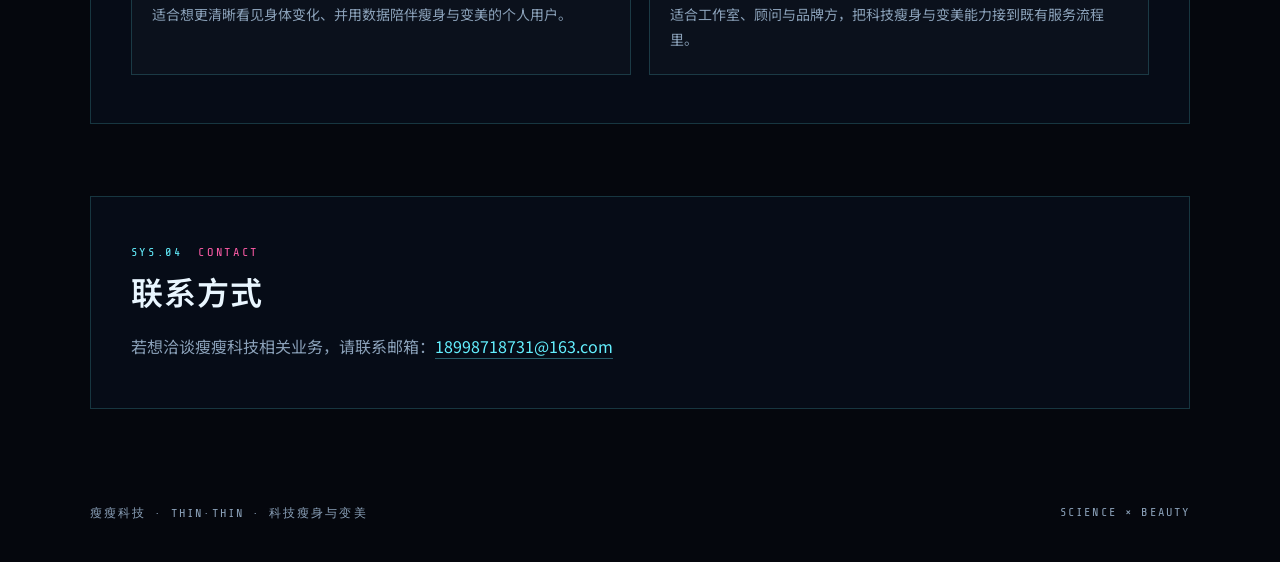
==== commit 1a702b29: "恢复科技瘦身作为主标题，同时保留瘦瘦科技品牌名。 Co-authored-by: Cursor <cursoragent@cursor.com>" ====
--- a/index.html
+++ b/index.html
@@ -3,7 +3,7 @@
 <head>
   <meta charset="UTF-8" />
   <meta name="viewport" content="width=device-width, initial-scale=1.0" />
-  <title>瘦瘦科技 | thin-thin 科技瘦身与变美官网</title>
+  <title>科技瘦身与变美 | 瘦瘦科技 thin-thin</title>
   <meta name="description" content="瘦瘦科技（thin-thin）是科技瘦身与变美官网。用数字科技与数据，让身体变化更清晰、更优雅。业务洽谈请联系 18998718731@163.com。" />
   <meta name="keywords" content="瘦瘦科技,thin-thin,科技瘦身与变美,科技瘦身,变美,瘦身,数字变美,体态扫描" />
   <meta name="author" content="瘦瘦科技 thin-thin" />
@@ -18,13 +18,13 @@
   <meta property="og:locale" content="zh_CN" />
   <meta property="og:site_name" content="瘦瘦科技" />
   <meta property="og:url" content="https://thin-thin.com/" />
-  <meta property="og:title" content="瘦瘦科技 | thin-thin 科技瘦身与变美官网" />
+  <meta property="og:title" content="科技瘦身与变美 | 瘦瘦科技 thin-thin" />
   <meta property="og:description" content="瘦瘦科技（thin-thin）专注科技瘦身与变美，用数字科技让身体变化更清晰、更优雅。" />
   <meta property="og:image" content="https://thin-thin.com/assets/hero-beauty.jpg" />
   <meta property="og:image:alt" content="瘦瘦科技 thin-thin 科技瘦身与变美" />
 
   <meta name="twitter:card" content="summary_large_image" />
-  <meta name="twitter:title" content="瘦瘦科技 | thin-thin 科技瘦身与变美官网" />
+  <meta name="twitter:title" content="科技瘦身与变美 | 瘦瘦科技 thin-thin" />
   <meta name="twitter:description" content="瘦瘦科技（thin-thin）专注科技瘦身与变美，用数字科技让身体变化更清晰、更优雅。" />
   <meta name="twitter:image" content="https://thin-thin.com/assets/hero-beauty.jpg" />
 
@@ -60,7 +60,7 @@
         "@type": "WebPage",
         "@id": "https://thin-thin.com/#webpage",
         "url": "https://thin-thin.com/",
-        "name": "瘦瘦科技 | 科技瘦身与变美",
+        "name": "科技瘦身与变美 | 瘦瘦科技",
         "isPartOf": { "@id": "https://thin-thin.com/#website" },
         "about": ["瘦瘦科技", "科技瘦身与变美", "科技瘦身", "变美"],
         "inLanguage": "zh-CN",
@@ -102,7 +102,7 @@
           <span>SYS.01</span>
           <span>AESTHETIC PROTOCOL</span>
         </p>
-        <h1><span class="hero-line">瘦瘦科技</span><span class="hero-line">科技瘦身与变美</span>随处可见。</h1>
+        <h1><span class="hero-line">科技瘦身与变美</span>随处可见。</h1>
         <p class="lede">
           瘦瘦科技（thin-thin）是科技瘦身与变美官网。我们用数字科技和数据，让身体变化变得更清晰、更优雅。
         </p>
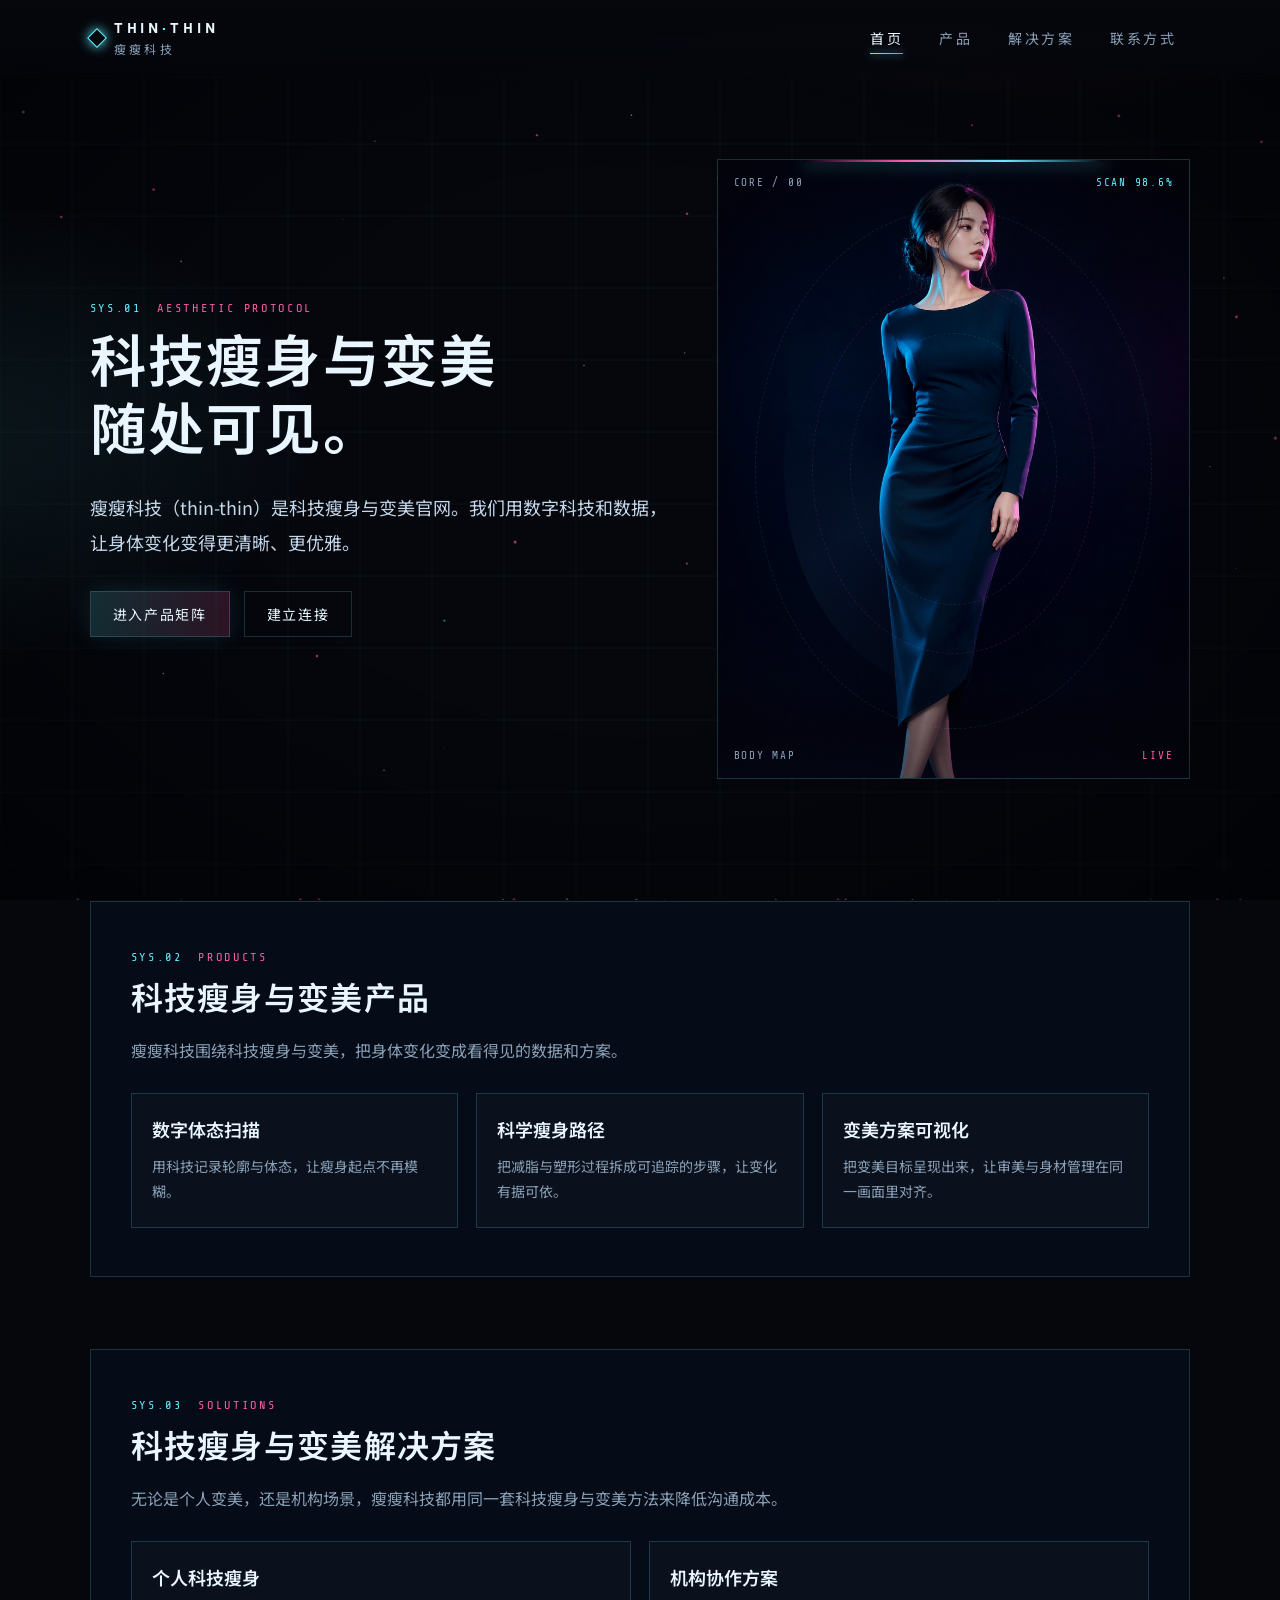
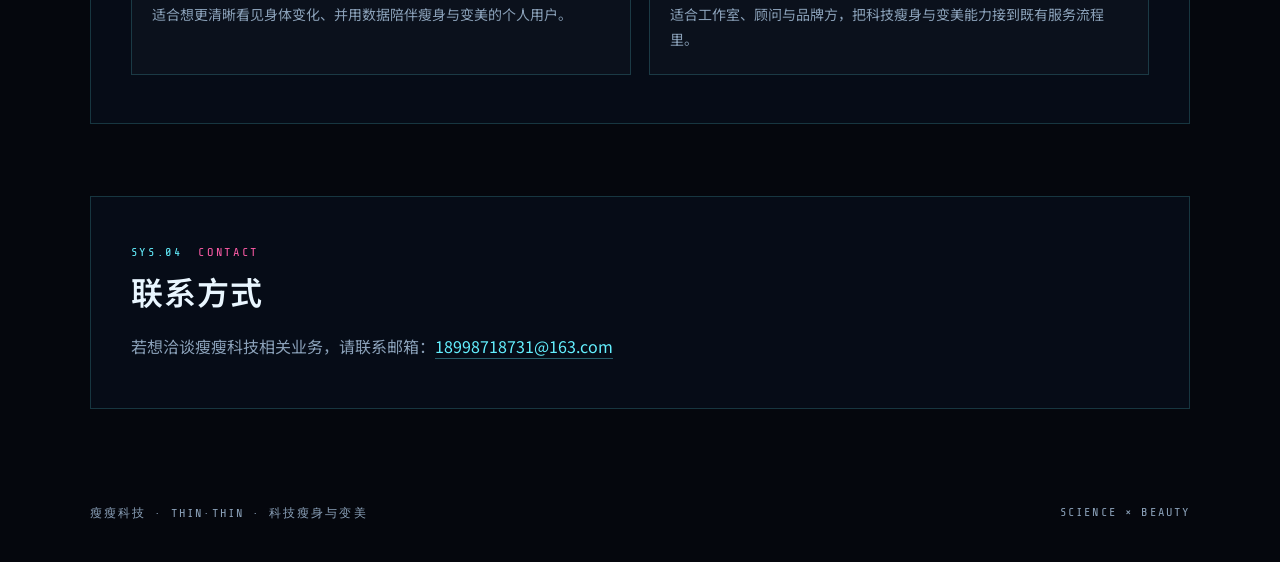
==== commit 789a910a: "更改标题。" ====
--- a/index.html
+++ b/index.html
@@ -3,7 +3,7 @@
 <head>
   <meta charset="UTF-8" />
   <meta name="viewport" content="width=device-width, initial-scale=1.0" />
-  <title>科技瘦身与变美 | 瘦瘦科技 thin-thin</title>
+  <title>科技瘦身|瘦瘦科技 thin-thin</title>
   <meta name="description" content="瘦瘦科技（thin-thin）是科技瘦身与变美官网。用数字科技与数据，让身体变化更清晰、更优雅。业务洽谈请联系 18998718731@163.com。" />
   <meta name="keywords" content="瘦瘦科技,thin-thin,科技瘦身与变美,科技瘦身,变美,瘦身,数字变美,体态扫描" />
   <meta name="author" content="瘦瘦科技 thin-thin" />
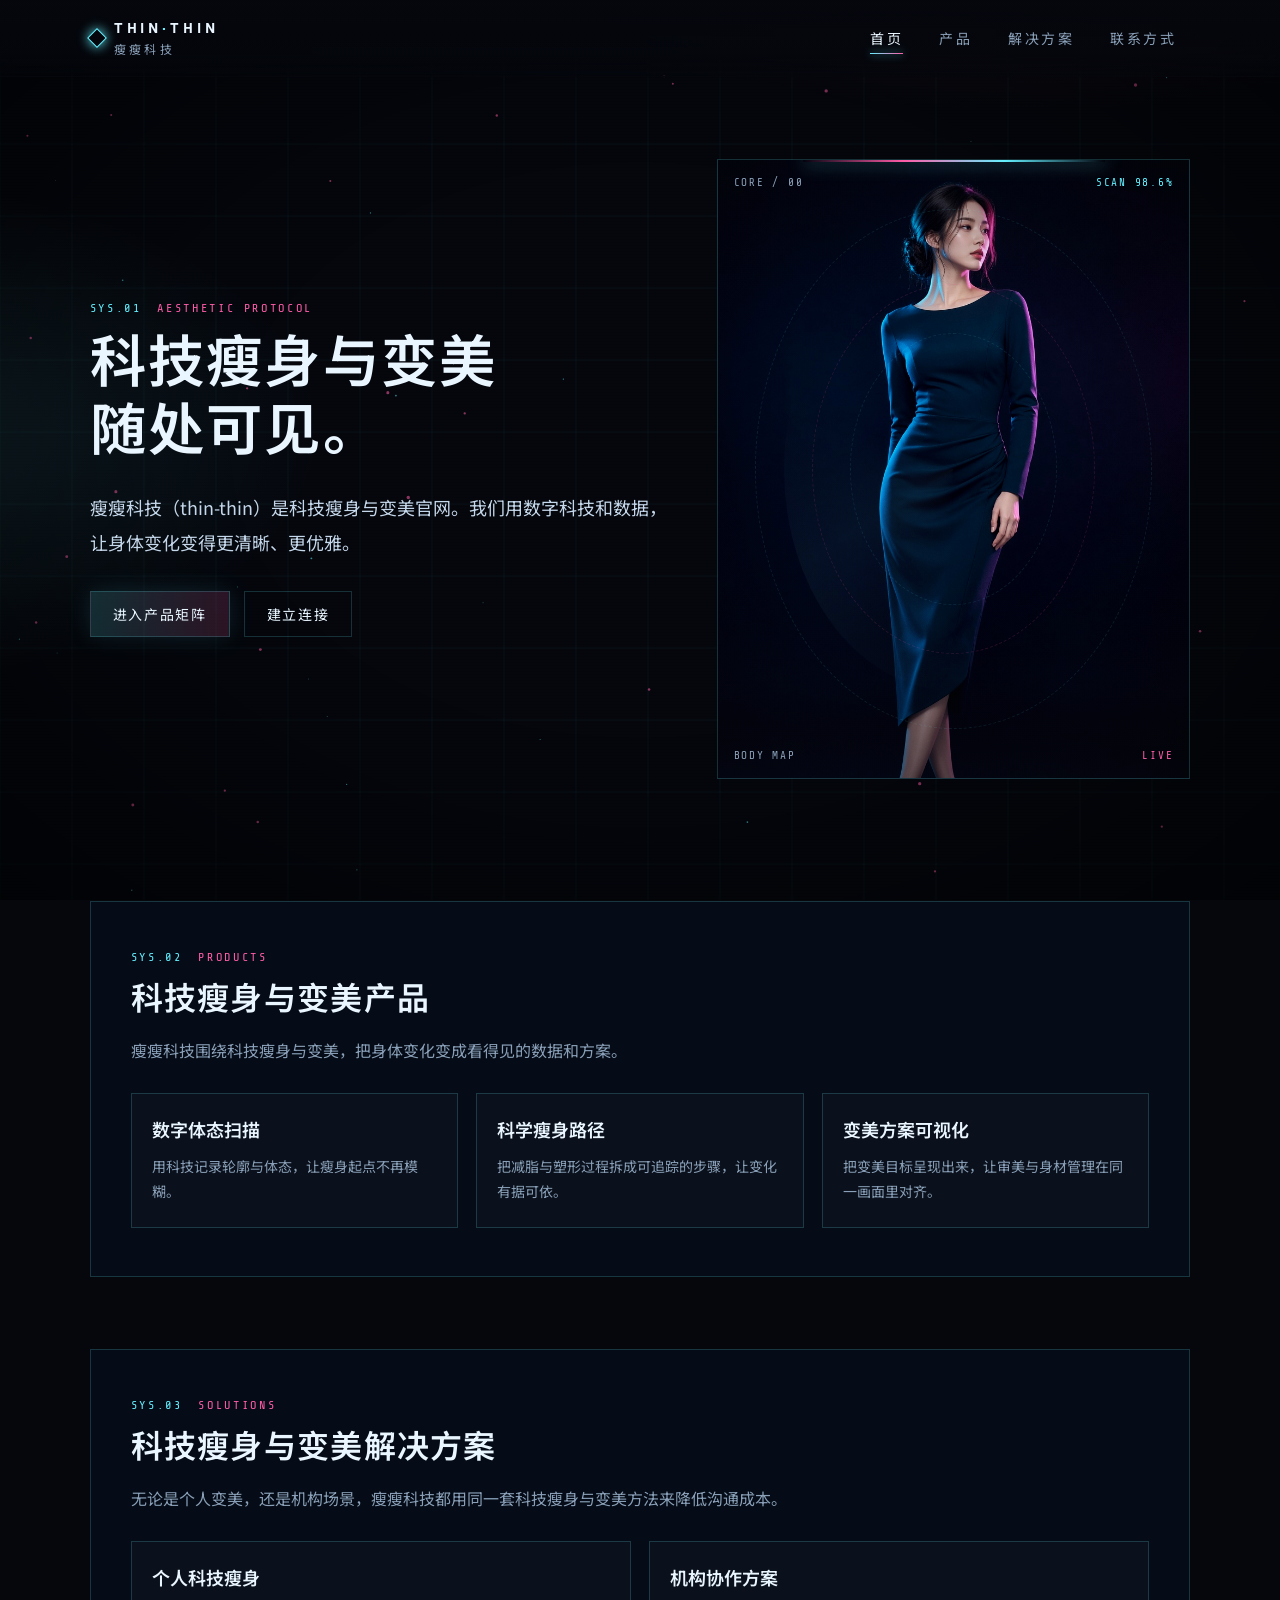
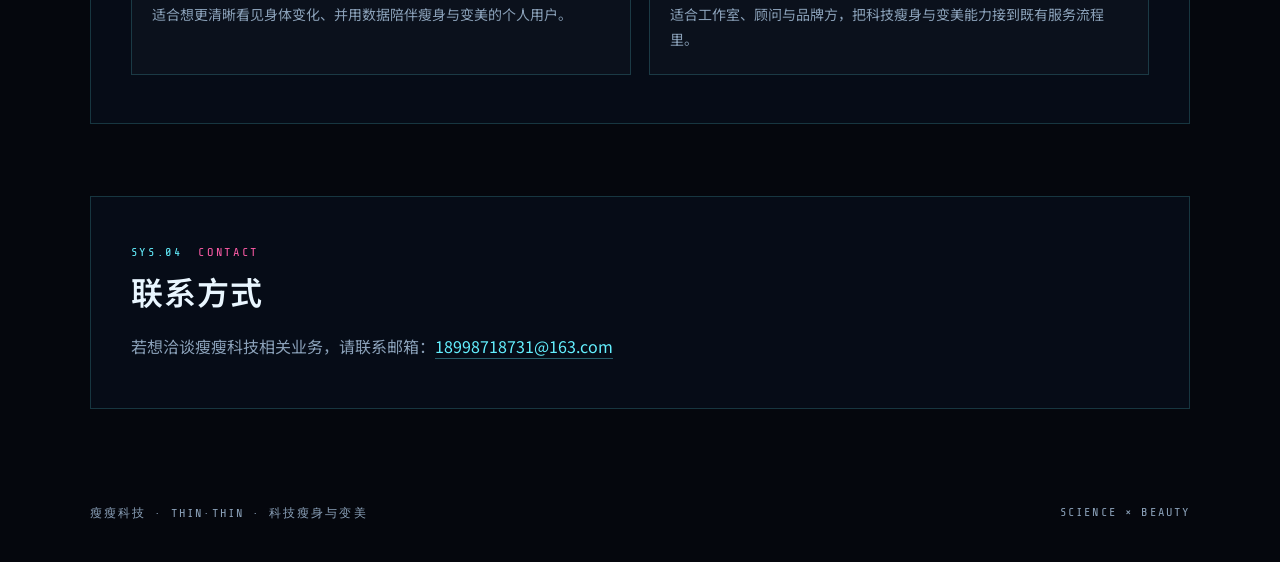
==== commit 19410cc0: "访问 http 时跳转到 https://thin-thin.com。 Co-authored-by: Cursor <cursoragent@cursor.com>" ====
--- a/index.html
+++ b/index.html
@@ -2,6 +2,14 @@
 <html lang="zh-CN">
 <head>
   <meta charset="UTF-8" />
+  <script>
+    (function () {
+      var host = location.hostname.toLowerCase();
+      if (host !== "thin-thin.com" && host !== "www.thin-thin.com") return;
+      if (location.protocol === "https:" && host === "thin-thin.com") return;
+      location.replace("https://thin-thin.com" + location.pathname + location.search + location.hash);
+    })();
+  </script>
   <meta name="viewport" content="width=device-width, initial-scale=1.0" />
   <title>科技瘦身|瘦瘦科技 thin-thin</title>
   <meta name="description" content="瘦瘦科技（thin-thin）是科技瘦身与变美官网。用数字科技与数据，让身体变化更清晰、更优雅。业务洽谈请联系 18998718731@163.com。" />
@@ -18,14 +26,14 @@
   <meta property="og:locale" content="zh_CN" />
   <meta property="og:site_name" content="瘦瘦科技" />
   <meta property="og:url" content="https://thin-thin.com/" />
-  <meta property="og:title" content="科技瘦身与变美 | 瘦瘦科技 thin-thin" />
-  <meta property="og:description" content="瘦瘦科技（thin-thin）专注科技瘦身与变美，用数字科技让身体变化更清晰、更优雅。" />
+  <meta property="og:title" content="科技瘦身 | 瘦瘦科技 thin-thin" />
+  <meta property="og:description" content="瘦瘦科技（thin-thin）专注科技瘦身，用数字科技让身体变化更清晰、更优雅。" />
   <meta property="og:image" content="https://thin-thin.com/assets/hero-beauty.jpg" />
-  <meta property="og:image:alt" content="瘦瘦科技 thin-thin 科技瘦身与变美" />
+  <meta property="og:image:alt" content="瘦瘦科技 thin-thin 科技瘦身" />
 
   <meta name="twitter:card" content="summary_large_image" />
-  <meta name="twitter:title" content="科技瘦身与变美 | 瘦瘦科技 thin-thin" />
-  <meta name="twitter:description" content="瘦瘦科技（thin-thin）专注科技瘦身与变美，用数字科技让身体变化更清晰、更优雅。" />
+  <meta name="twitter:title" content="科技瘦身 | 瘦瘦科技 thin-thin" />
+  <meta name="twitter:description" content="瘦瘦科技（thin-thin）专注科技瘦身，用数字科技让身体变化更清晰、更优雅。" />
   <meta name="twitter:image" content="https://thin-thin.com/assets/hero-beauty.jpg" />
 
   <link rel="icon" href="https://thin-thin.com/assets/favicon.svg" type="image/svg+xml" />
@@ -45,7 +53,7 @@
         "alternateName": ["thin-thin", "THIN·THIN"],
         "url": "https://thin-thin.com/",
         "inLanguage": "zh-CN",
-        "description": "瘦瘦科技（thin-thin）是科技瘦身与变美官网，用数字科技让身体变化更清晰、更优雅。"
+        "description": "瘦瘦科技（thin-thin）是科技瘦身官网，用数字科技让身体变化更清晰、更优雅。"
       },
       {
         "@type": "Organization",
@@ -60,11 +68,11 @@
         "@type": "WebPage",
         "@id": "https://thin-thin.com/#webpage",
         "url": "https://thin-thin.com/",
-        "name": "科技瘦身与变美 | 瘦瘦科技",
+        "name": "科技瘦身 | 瘦瘦科技",
         "isPartOf": { "@id": "https://thin-thin.com/#website" },
-        "about": ["瘦瘦科技", "科技瘦身与变美", "科技瘦身", "变美"],
+        "about": ["瘦瘦科技", "科技瘦身"],
         "inLanguage": "zh-CN",
-        "description": "瘦瘦科技（thin-thin）科技瘦身与变美官网。",
+        "description": "瘦瘦科技（thin-thin）科技瘦身官网。",
         "primaryImageOfPage": {
           "@type": "ImageObject",
           "url": "https://thin-thin.com/assets/hero-beauty.jpg"
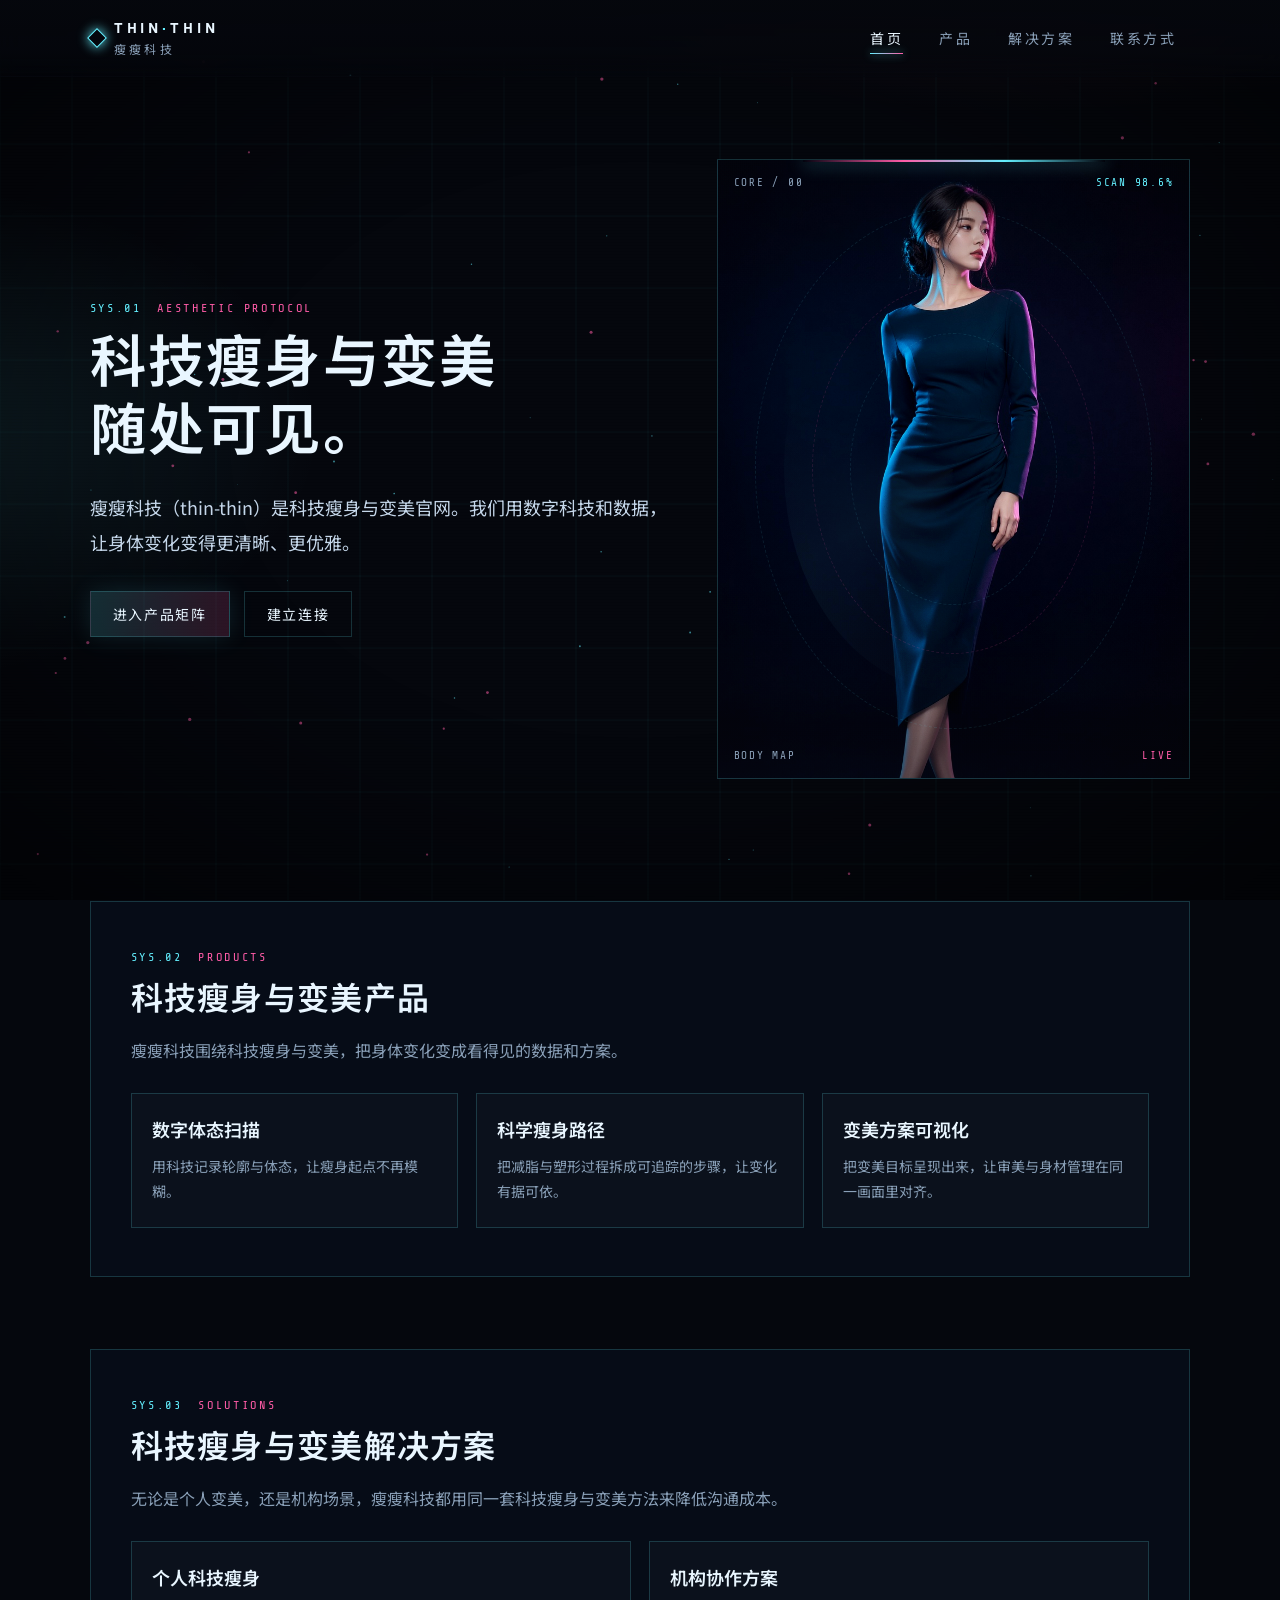
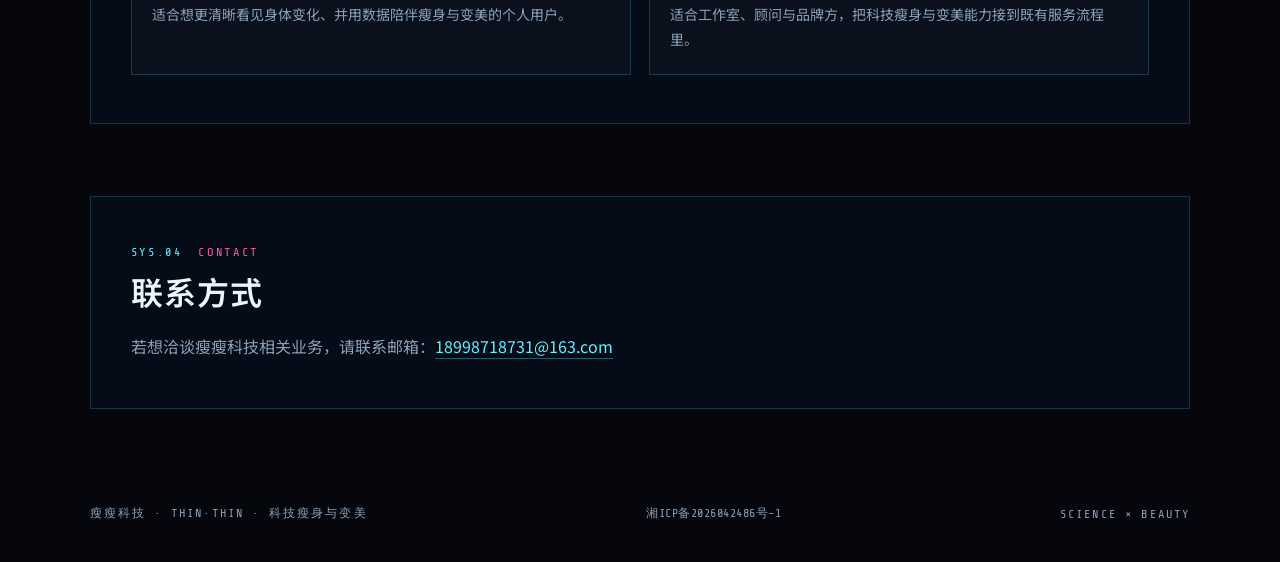
==== commit 9d9b0a3f: "页脚添加工信部备案号链接。 Co-authored-by: Cursor <cursoragent@cursor.com>" ====
--- a/index.html
+++ b/index.html
@@ -185,6 +185,7 @@
 
   <footer class="foot">
     <span>瘦瘦科技 · THIN·THIN · 科技瘦身与变美</span>
+    <a class="beian" href="https://beian.miit.gov.cn/" target="_blank" rel="noopener">湘ICP备2026042486号-1</a>
     <span>SCIENCE × BEAUTY</span>
   </footer>
 
--- a/css/style.css
+++ b/css/style.css
@@ -385,11 +385,24 @@
 .foot {
   display: flex;
   justify-content: space-between;
+  align-items: center;
+  flex-wrap: wrap;
+  gap: 10px 20px;
   padding: 24px 7vw 40px;
   color: var(--muted);
   font-family: "Share Tech Mono", monospace;
   font-size: 12px;
   letter-spacing: 0.18em;
+}
+
+.beian {
+  color: var(--muted);
+  text-decoration: none;
+  letter-spacing: 0.04em;
+}
+
+.beian:hover {
+  color: var(--cyan);
 }
 
 @keyframes spin { to { transform: rotate(360deg); } }
